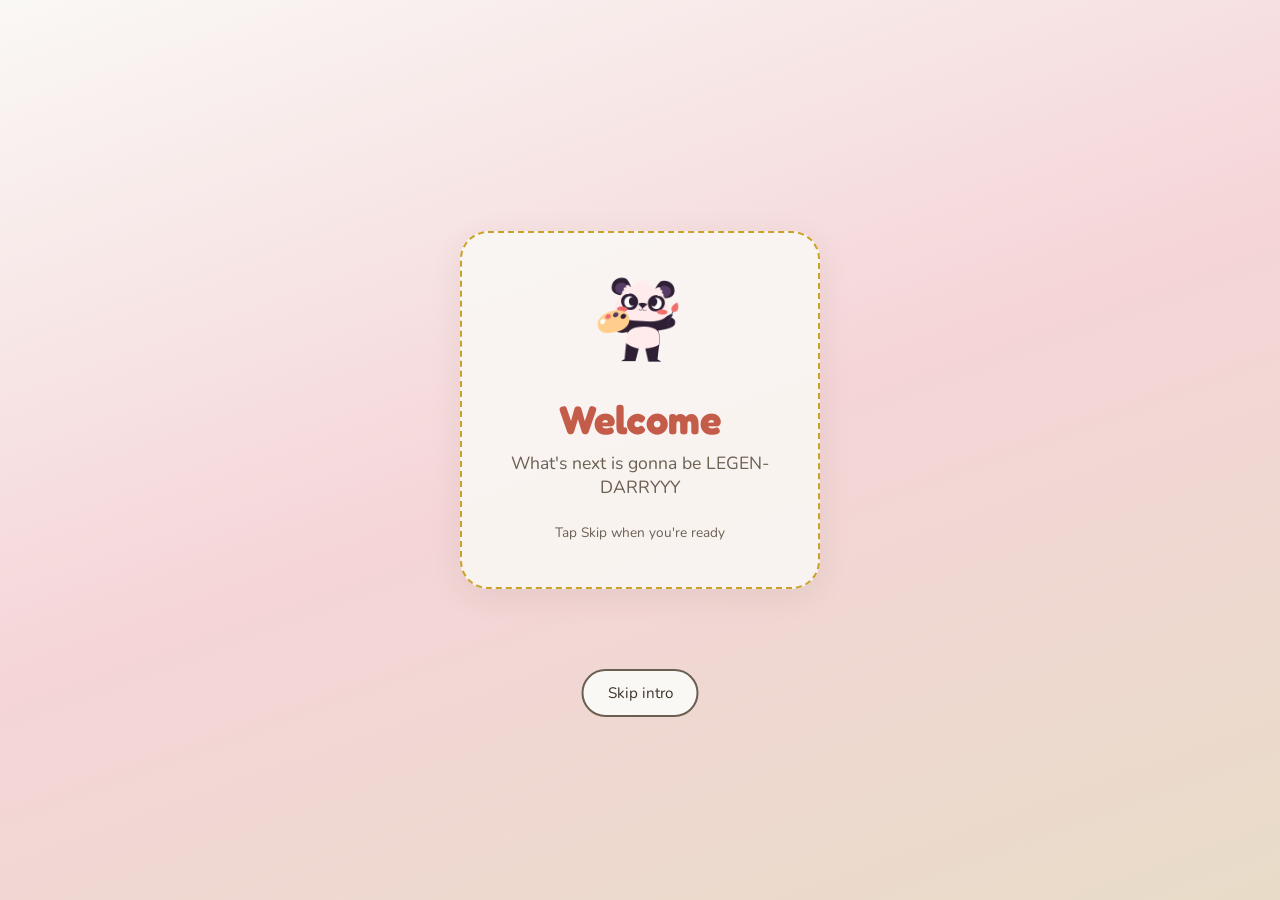
==== index.html @ 9c531b40 "Initial commit: Panda and Ramen cozy corner site with puzzle, music, and video lounges. Co-authored-" ====
<!DOCTYPE html>
<html lang="en">
  <head>
    <meta charset="UTF-8" />
    <meta name="viewport" content="width=device-width, initial-scale=1, viewport-fit=cover" />
    <meta name="theme-color" content="#faf8f5" />
    <title>Panda &amp; Ramen</title>
    <link rel="preconnect" href="https://fonts.googleapis.com" />
    <link rel="preconnect" href="https://fonts.gstatic.com" crossorigin />
    <link
      href="https://fonts.googleapis.com/css2?family=Fredoka:wght@400;600&family=Nunito:wght@400;600;700&display=swap"
      rel="stylesheet"
    />
    <link rel="stylesheet" href="css/theme.css" />
    <link rel="stylesheet" href="css/intro.css" />
    <link rel="stylesheet" href="css/home.css" />
    <link rel="stylesheet" href="css/mobile.css" />
  </head>
  <body>
    <canvas id="snowfall-canvas" aria-hidden="true"></canvas>

    <div id="intro-overlay" class="intro-overlay" role="dialog" aria-modal="true" aria-label="Introduction">
      <div class="intro-inner">
        <div id="intro-video-wrap" class="intro-video-wrap" hidden>
          <video id="intro-video" playsinline preload="auto"></video>
        </div>
        <div id="intro-fallback" class="intro-fallback" hidden>
          <img id="intro-fallback-art" class="intro-fallback__art" src="" alt="" />
          <h2 id="intro-fallback-title" class="intro-fallback__title">Welcome</h2>
          <p id="intro-fallback-sub" class="intro-fallback__sub"></p>
          <p class="intro-enter-hint">Tap Skip when you're ready</p>
        </div>
        <button type="button" id="intro-skip" class="intro-skip">Skip intro</button>
      </div>
    </div>

    <div id="main-app" class="app-shell main-app is-locked">
      <header class="site-header reveal">
        <img id="header-mascot" class="site-header__mascot" src="" alt="" />
        <div class="site-header__text">
          <h1 id="site-title">Panda &amp; Ramen</h1>
          <p id="site-tagline"></p>
        </div>
      </header>

      <section class="hero-banner">
        <div class="hero-banner__copy reveal">
          <h2 id="hero-title"></h2>
          <p id="hero-subtitle"></p>
        </div>
        <img id="hero-ramen" class="hero-banner__bowl reveal" src="" alt="" />
      </section>

      <section class="nav-section" aria-labelledby="explore-label">
        <p id="explore-label" class="nav-section__label reveal">Explore</p>
        <ul id="nav-cards" class="nav-cards reveal-stagger"></ul>
      </section>

      <footer class="site-footer reveal">
        <p id="footer-note"></p>
      </footer>
    </div>

    <script src="js/config.js"></script>
    <script src="js/media-path.js"></script>
    <script src="js/theme.js"></script>
    <script src="js/scroll-reveal.js"></script>
    <script src="js/home.js"></script>
    <script src="js/intro.js"></script>
    <script src="js/snowfall.js"></script>
  </body>
</html>
---- css/theme.css ----
:root {
  --color-off-white: #faf8f5;
  --color-beige: #e8dcc8;
  --color-baby-pink: #f5d5d8;
  --color-mustard: #c9a227;
  --color-red: #c45c4a;
  --color-text: #3d3429;
  --color-text-muted: #6b5f52;
  --font-display: "Fredoka", system-ui, sans-serif;
  --font-body: "Nunito", system-ui, sans-serif;
  --radius-lg: 1.25rem;
  --radius-xl: 1.75rem;
  --shadow-soft: 0 8px 32px rgba(61, 52, 41, 0.08);
  --shadow-card: 0 12px 40px rgba(196, 92, 74, 0.12);
  --reveal-duration: 700ms;
}

*,
*::before,
*::after {
  box-sizing: border-box;
}

html {
  scroll-behavior: smooth;
}

@media (prefers-reduced-motion: reduce) {
  html {
    scroll-behavior: auto;
  }
  *,
  *::before,
  *::after {
    animation-duration: 0.01ms !important;
    animation-iteration-count: 1 !important;
    transition-duration: 0.01ms !important;
  }
}

body {
  margin: 0;
  min-height: 100vh;
  font-family: var(--font-body);
  color: var(--color-text);
  background: linear-gradient(
    165deg,
    var(--color-off-white) 0%,
    var(--color-beige) 45%,
    var(--color-baby-pink) 100%
  );
  overflow-x: hidden;
}

#snowfall-canvas {
  position: fixed;
  inset: 0;
  width: 100%;
  height: 100%;
  pointer-events: none;
  z-index: 0;
}

.app-shell {
  position: relative;
  z-index: 1;
}

img {
  max-width: 100%;
  height: auto;
  display: block;
}

a {
  color: inherit;
  text-decoration: none;
}

.reveal {
  opacity: 0;
  transform: translateY(28px);
  transition:
    opacity var(--reveal-duration) cubic-bezier(0.22, 1, 0.36, 1),
    transform var(--reveal-duration) cubic-bezier(0.22, 1, 0.36, 1);
}

.reveal.is-visible {
  opacity: 1;
  transform: translateY(0);
}

.reveal.is-hidden {
  opacity: 0;
  transform: translateY(-16px);
}

.reveal-stagger > * {
  transition-delay: calc(var(--stagger-index, 0) * var(--stagger-ms, 80ms));
}
---- css/intro.css ----
.intro-overlay {
  position: fixed;
  inset: 0;
  z-index: 100;
  display: flex;
  align-items: center;
  justify-content: center;
  background: linear-gradient(
    160deg,
    var(--color-off-white),
    var(--color-baby-pink) 50%,
    var(--color-beige)
  );
  transition: opacity var(--intro-fade-ms, 900ms) ease, visibility var(--intro-fade-ms, 900ms);
}

.intro-overlay.is-leaving {
  opacity: 0;
  visibility: hidden;
  pointer-events: none;
}

.intro-overlay.is-hidden {
  display: none;
}

.intro-inner {
  position: relative;
  width: min(92vw, 720px);
  text-align: center;
}

.intro-video-wrap {
  position: relative;
  border-radius: var(--radius-xl);
  overflow: hidden;
  box-shadow: var(--shadow-card);
  background: var(--color-text);
  aspect-ratio: 16 / 9;
}

.intro-video-wrap video {
  width: 100%;
  height: 100%;
  object-fit: cover;
  display: block;
}

.intro-fallback {
  padding: 3rem 2rem;
  border-radius: var(--radius-xl);
  background: rgba(250, 248, 245, 0.85);
  border: 2px dashed var(--color-mustard);
  box-shadow: var(--shadow-soft);
}

.intro-fallback__art {
  width: 140px;
  margin: 0 auto 1.25rem;
  animation: intro-bob 2.2s ease-in-out infinite;
}

.intro-fallback__title {
  font-family: var(--font-display);
  font-size: clamp(1.75rem, 5vw, 2.5rem);
  margin: 0 0 0.5rem;
  color: var(--color-red);
}

.intro-fallback__sub {
  margin: 0 0 1.5rem;
  color: var(--color-text-muted);
  font-size: 1.1rem;
}

@keyframes intro-bob {
  0%,
  100% {
    transform: translateY(0);
  }
  50% {
    transform: translateY(-8px);
  }
}

.intro-skip {
  position: absolute;
  bottom: -3rem;
  left: 50%;
  transform: translateX(-50%);
  font-family: var(--font-body);
  font-size: 0.95rem;
  padding: 0.6rem 1.25rem;
  border-radius: 999px;
  border: 2px solid var(--color-text-muted);
  background: var(--color-off-white);
  color: var(--color-text);
  cursor: pointer;
  transition: background 0.2s, border-color 0.2s, transform 0.2s;
}

.intro-skip:hover {
  background: var(--color-baby-pink);
  border-color: var(--color-red);
  transform: translateX(-50%) scale(1.03);
}

.intro-enter-hint {
  margin-top: 1rem;
  font-size: 0.85rem;
  color: var(--color-text-muted);
  opacity: 0;
  animation: intro-hint-in 0.6s ease forwards;
  animation-delay: 1.2s;
}

@keyframes intro-hint-in {
  to {
    opacity: 1;
  }
}

.main-app {
  opacity: 0;
  transition: opacity 0.6s ease;
}

.main-app.is-ready {
  opacity: 1;
}

.main-app.is-locked {
  visibility: hidden;
  height: 0;
  overflow: hidden;
}
---- css/home.css ----
.site-header {
  padding: 2.5rem 1.5rem 1rem;
  max-width: 1100px;
  margin: 0 auto;
  display: flex;
  align-items: center;
  gap: 1.25rem;
  flex-wrap: wrap;
}

.site-header__mascot {
  width: 72px;
  filter: drop-shadow(0 4px 8px rgba(61, 52, 41, 0.15));
}

.site-header__text h1 {
  font-family: var(--font-display);
  font-size: clamp(1.75rem, 4vw, 2.35rem);
  margin: 0;
  color: var(--color-red);
  letter-spacing: 0.02em;
}

.site-header__text p {
  margin: 0.35rem 0 0;
  color: var(--color-text-muted);
  font-size: 1.05rem;
}

.hero-banner {
  max-width: 1100px;
  margin: 0 auto;
  padding: 1rem 1.5rem 2rem;
  display: grid;
  grid-template-columns: 1fr;
  gap: 1.5rem;
  align-items: center;
  text-align: center;
}

.hero-banner__bowl {
  justify-self: center;
}

@media (max-width: 700px) {
  .hero-banner {
    grid-template-columns: 1fr;
    text-align: center;
  }
  .hero-banner__bowl {
    justify-self: center;
  }
}

.hero-banner__bowl {
  width: min(180px, 40vw);
  animation: bowl-wiggle 4s ease-in-out infinite;
}

@keyframes bowl-wiggle {
  0%,
  100% {
    transform: rotate(-2deg);
  }
  50% {
    transform: rotate(3deg);
  }
}

.hero-banner__copy h2 {
  font-family: var(--font-display);
  font-size: clamp(1.5rem, 3.5vw, 2rem);
  margin: 0 0 0.75rem;
  color: var(--color-text);
}

.hero-banner__copy p {
  margin: 0;
  line-height: 1.6;
  max-width: 36ch;
  color: var(--color-text-muted);
}

.nav-section {
  max-width: 1100px;
  margin: 0 auto;
  padding: 2rem 1.5rem 4rem;
}

.nav-section__label {
  font-family: var(--font-display);
  font-size: 1.15rem;
  color: var(--color-mustard);
  margin: 0 0 1.25rem;
  text-transform: uppercase;
  letter-spacing: 0.12em;
}

.nav-cards {
  display: grid;
  grid-template-columns: repeat(auto-fit, minmax(260px, 1fr));
  gap: 1.25rem;
  list-style: none;
  margin: 0;
  padding: 0;
}

.nav-card {
  position: relative;
  border-radius: var(--radius-lg);
  background: rgba(250, 248, 245, 0.92);
  border: 2px solid transparent;
  box-shadow: var(--shadow-soft);
  overflow: hidden;
  transition:
    transform 0.35s cubic-bezier(0.22, 1, 0.36, 1),
    box-shadow 0.35s ease,
    border-color 0.35s ease;
}

.nav-card:hover:not(.is-disabled) {
  transform: translateY(-6px);
  box-shadow: var(--shadow-card);
}

.nav-card--mustard:hover:not(.is-disabled) {
  border-color: var(--color-mustard);
}

.nav-card--pink:hover:not(.is-disabled) {
  border-color: var(--color-baby-pink);
}

.nav-card--red:hover:not(.is-disabled) {
  border-color: var(--color-red);
}

.nav-card.is-disabled {
  opacity: 0.75;
  cursor: not-allowed;
}

.nav-card__link {
  display: flex;
  flex-direction: column;
  height: 100%;
  padding: 1.25rem 1.25rem 1.5rem;
}

.nav-card__img-wrap {
  height: 100px;
  display: flex;
  align-items: center;
  justify-content: center;
  margin-bottom: 0.75rem;
}

.nav-card__img-wrap img {
  height: 88px;
  width: auto;
  object-fit: contain;
}

.nav-card__title {
  font-family: var(--font-display);
  font-size: 1.35rem;
  margin: 0 0 0.35rem;
}

.nav-card--mustard .nav-card__title {
  color: var(--color-mustard);
}

.nav-card--pink .nav-card__title {
  color: var(--color-red);
}

.nav-card--red .nav-card__title {
  color: var(--color-text-muted);
}

.nav-card__desc {
  margin: 0;
  font-size: 0.95rem;
  line-height: 1.5;
  color: var(--color-text-muted);
  flex: 1;
}

.nav-card__cta {
  margin-top: 1rem;
  font-size: 0.85rem;
  font-weight: 700;
  color: var(--color-red);
}

.scroll-section {
  max-width: 1100px;
  margin: 0 auto;
  padding: 3rem 1.5rem;
  border-top: 1px solid rgba(61, 52, 41, 0.08);
}

.scroll-section__inner {
  display: flex;
  gap: 2rem;
  align-items: center;
  flex-wrap: wrap;
}

.scroll-section__panda {
  width: 120px;
  flex-shrink: 0;
}

.scroll-section__text h3 {
  font-family: var(--font-display);
  margin: 0 0 0.5rem;
  color: var(--color-red);
}

.scroll-section__text p {
  margin: 0;
  line-height: 1.65;
  color: var(--color-text-muted);
  max-width: 52ch;
}

.site-footer {
  text-align: center;
  padding: 2rem 1.5rem 3rem;
  font-size: 0.9rem;
  color: var(--color-text-muted);
}

.badge-soon {
  display: inline-block;
  margin-top: 0.5rem;
  padding: 0.2rem 0.6rem;
  border-radius: 999px;
  background: var(--color-baby-pink);
  font-size: 0.75rem;
  font-weight: 700;
}
---- css/mobile.css ----
/**
 * Portrait-first layout (phones). Wider layouts unlock at 768px+.
 */

html {
  -webkit-text-size-adjust: 100%;
}

body {
  padding-left: env(safe-area-inset-left, 0);
  padding-right: env(safe-area-inset-right, 0);
}

.app-shell {
  max-width: 32rem;
  margin-left: auto;
  margin-right: auto;
  width: 100%;
}

/* —— Homepage —— */
.site-header {
  flex-direction: column;
  align-items: center;
  text-align: center;
  padding: max(1rem, env(safe-area-inset-top)) 1rem 0.75rem;
}

.site-header__mascot {
  width: 64px;
}

.hero-banner {
  grid-template-columns: 1fr;
  text-align: center;
  padding: 0.5rem 1rem 1rem;
  gap: 1rem;
}

.hero-banner__bowl {
  justify-self: center;
  width: min(140px, 36vw);
}

.hero-banner__copy p {
  max-width: none;
  margin-left: auto;
  margin-right: auto;
  font-size: 1rem;
}

.nav-section {
  padding: 1rem 0.75rem 2rem;
}

.nav-section__label {
  text-align: center;
  font-size: 1rem;
  letter-spacing: 0.08em;
}

.nav-cards {
  grid-template-columns: 1fr;
  gap: 0.85rem;
}

.nav-card__link {
  padding: 1rem 1rem 1.15rem;
}

.nav-card__title {
  font-size: 1.2rem;
}

.nav-card__img-wrap {
  height: 84px;
}

.nav-card__img-wrap img {
  height: 72px;
}

.nav-card:hover:not(.is-disabled) {
  transform: none;
}

.nav-card:active:not(.is-disabled) {
  transform: scale(0.985);
}

.scroll-section {
  padding: 1.75rem 1rem;
}

.scroll-section__inner {
  flex-direction: column;
  align-items: center;
  text-align: center;
  gap: 0.75rem;
}

.scroll-section__panda {
  width: 96px;
}

.scroll-section__text p {
  max-width: none;
  font-size: 0.95rem;
}

.site-footer {
  padding: 1.25rem 1rem max(2rem, env(safe-area-inset-bottom));
  font-size: 0.85rem;
}

/* —— Intro —— */
.intro-inner {
  width: min(94vw, 100%);
  padding: 0 0.65rem max(5rem, calc(env(safe-area-inset-bottom) + 3rem));
}

.intro-video-wrap {
  aspect-ratio: 9 / 16;
  max-height: min(62vh, 520px);
  width: 100%;
  max-width: min(100%, 360px);
  margin: 0 auto;
}

.intro-video-wrap video {
  object-fit: contain;
}

.intro-fallback {
  padding: 2rem 1.15rem;
  max-width: min(100%, 360px);
  margin: 0 auto;
}

.intro-fallback__art {
  width: 110px;
}

.intro-skip {
  position: fixed;
  bottom: max(1rem, env(safe-area-inset-bottom));
  left: 50%;
  transform: translateX(-50%);
  z-index: 101;
  min-height: 48px;
  padding: 0.75rem 1.5rem;
  bottom: max(1.25rem, env(safe-area-inset-bottom));
}

.intro-skip:hover {
  transform: translateX(-50%) scale(1.03);
}

/* —— Video page —— */
.page-video {
  max-width: 100%;
  padding: max(0.75rem, env(safe-area-inset-top)) 0.75rem max(1.5rem, env(safe-area-inset-bottom));
}

.page-video__header {
  margin-bottom: 1.25rem;
}

.page-video__header img {
  width: 72px;
}

.page-video__back {
  min-height: 44px;
  padding: 0.25rem 0;
}

.video-player__bar {
  flex-direction: column;
  align-items: stretch;
  padding: 0.85rem 1rem;
}

.video-play-btn {
  width: 100%;
  min-height: 48px;
  justify-content: center;
}

.video-player__hint {
  text-align: center;
  font-size: 0.82rem;
}

.video-stage__play-icon {
  width: 72px;
  height: 72px;
  font-size: 1.75rem;
}

/* Video page: portrait sizing tweaks on small screens (shape stays 9:16) */
.video-frame--portrait {
  width: min(100%, calc(72vh * 9 / 16), 100%);
}

.video-frame--landscape {
  max-height: min(42vh, 360px);
}

/* Stub pages (puzzle / music) */
.stub {
  margin: 2rem auto !important;
  padding: 1.5rem 1.25rem !important;
  max-width: 100% !important;
}

@media (min-width: 768px) {
  .app-shell {
    max-width: 1100px;
  }

  .site-header {
    flex-direction: row;
    align-items: center;
    text-align: left;
    padding: 2.5rem 1.5rem 1rem;
  }

  .site-header__mascot {
    width: 72px;
  }

  .hero-banner {
    grid-template-columns: 1fr auto;
    text-align: left;
    padding: 1rem 1.5rem 2rem;
  }

  .hero-banner__bowl {
    width: min(180px, 40vw);
  }

  .nav-section {
    padding: 2rem 1.5rem 4rem;
  }

  .nav-cards {
    grid-template-columns: repeat(auto-fit, minmax(260px, 1fr));
    gap: 1.25rem;
  }

  .nav-section__label {
    text-align: left;
  }

  .nav-card:hover:not(.is-disabled) {
    transform: translateY(-6px);
  }

  .scroll-section {
    padding: 3rem 1.5rem;
  }

  .scroll-section__inner {
    flex-direction: row;
    text-align: left;
    gap: 2rem;
  }

  .scroll-section__panda {
    width: 120px;
  }

  .page-video {
    max-width: 920px;
    padding: 2rem 1.5rem 4rem;
  }

  .video-player__bar {
    flex-direction: row;
    align-items: center;
  }

  .video-play-btn {
    width: auto;
  }

  .video-player__hint {
    text-align: left;
  }

  .video-frame--portrait {
    width: min(100%, calc(75vh * 9 / 16), 24rem);
  }

  .intro-video-wrap--landscape {
    aspect-ratio: 16 / 9;
    max-height: none;
    max-width: min(92vw, 720px);
  }

  .intro-video-wrap--portrait {
    aspect-ratio: 9 / 16;
    max-height: min(72vh, 640px);
    max-width: min(400px, 92vw);
  }

  .intro-skip {
    position: absolute;
    bottom: -3rem;
  }
}

@media (hover: hover) and (min-width: 768px) {
  .nav-card:hover:not(.is-disabled) {
    transform: translateY(-6px);
  }
}
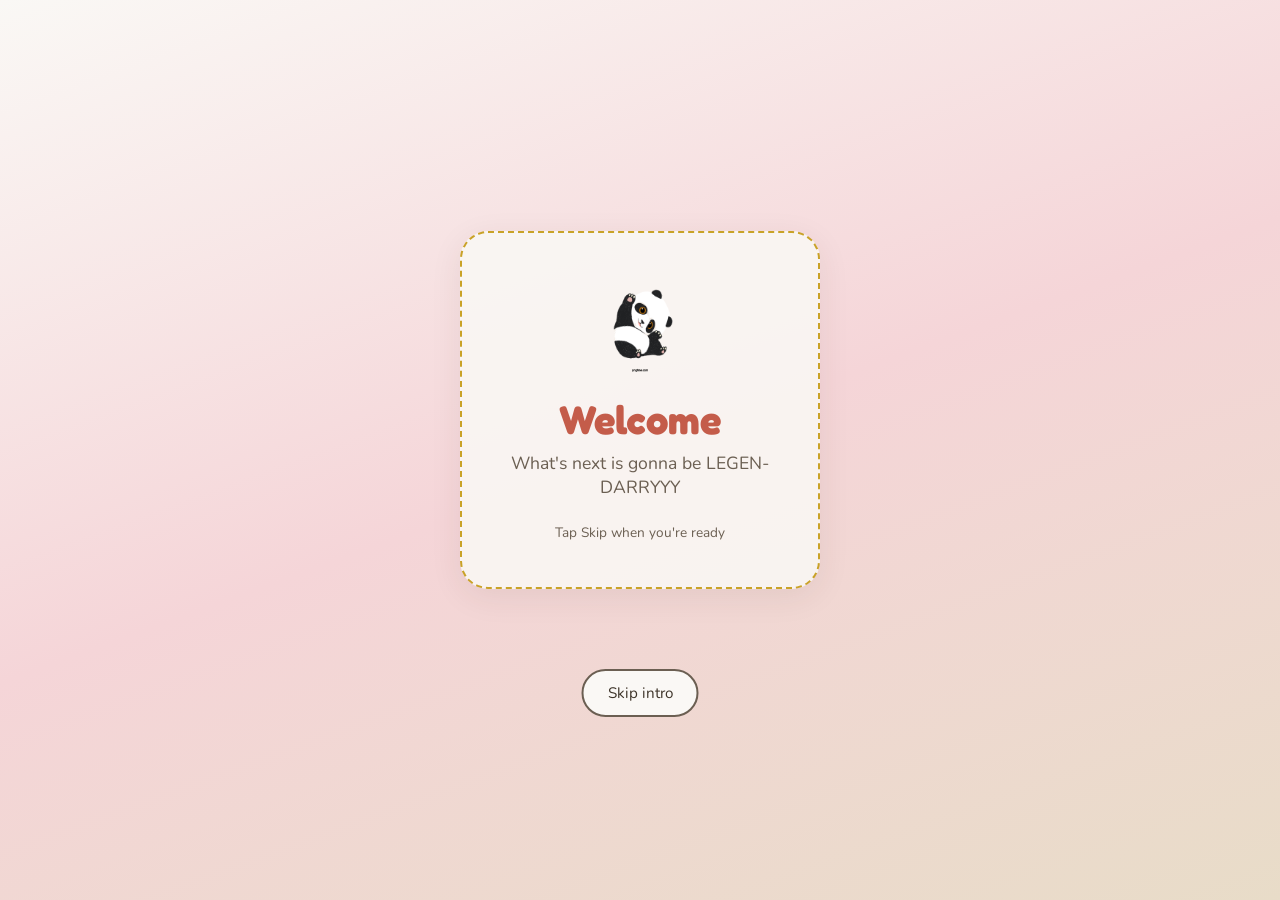
==== commit 368983f2: "Add The Message page, intro and snowfall polish, and image nav updates. Intro holds the welcome scre" ====
--- a/index.html
+++ b/index.html
@@ -4,7 +4,7 @@
     <meta charset="UTF-8" />
     <meta name="viewport" content="width=device-width, initial-scale=1, viewport-fit=cover" />
     <meta name="theme-color" content="#faf8f5" />
-    <title>Panda &amp; Ramen</title>
+    <title>The Cozy Corner</title>
     <link rel="preconnect" href="https://fonts.googleapis.com" />
     <link rel="preconnect" href="https://fonts.gstatic.com" crossorigin />
     <link
@@ -24,7 +24,7 @@
         <div id="intro-video-wrap" class="intro-video-wrap" hidden>
           <video id="intro-video" playsinline preload="auto"></video>
         </div>
-        <div id="intro-fallback" class="intro-fallback" hidden>
+        <div id="intro-fallback" class="intro-fallback">
           <img id="intro-fallback-art" class="intro-fallback__art" src="" alt="" />
           <h2 id="intro-fallback-title" class="intro-fallback__title">Welcome</h2>
           <p id="intro-fallback-sub" class="intro-fallback__sub"></p>
@@ -38,14 +38,13 @@
       <header class="site-header reveal">
         <img id="header-mascot" class="site-header__mascot" src="" alt="" />
         <div class="site-header__text">
-          <h1 id="site-title">Panda &amp; Ramen</h1>
+          <h1 id="site-title">The Cozy Corner</h1>
           <p id="site-tagline"></p>
         </div>
       </header>
 
       <section class="hero-banner">
         <div class="hero-banner__copy reveal">
-          <h2 id="hero-title"></h2>
           <p id="hero-subtitle"></p>
         </div>
         <img id="hero-ramen" class="hero-banner__bowl reveal" src="" alt="" />
--- a/css/theme.css
+++ b/css/theme.css
@@ -79,10 +79,16 @@
 
 .reveal {
   opacity: 0;
-  transform: translateY(28px);
+  transform: translateY(20px);
   transition:
-    opacity var(--reveal-duration) cubic-bezier(0.22, 1, 0.36, 1),
-    transform var(--reveal-duration) cubic-bezier(0.22, 1, 0.36, 1);
+    opacity var(--reveal-duration, 700ms) var(--reveal-ease, ease-in-out),
+    transform var(--reveal-duration, 700ms) var(--reveal-ease, ease-in-out);
+  will-change: opacity;
+}
+
+html.reveal-fade-only .reveal {
+  transform: none;
+  will-change: opacity;
 }
 
 .reveal.is-visible {
@@ -90,9 +96,25 @@
   transform: translateY(0);
 }
 
+html.reveal-fade-only .reveal.is-visible,
+html.reveal-fade-only .reveal.is-hidden {
+  transform: none;
+}
+
 .reveal.is-hidden {
   opacity: 0;
-  transform: translateY(-16px);
+  transform: translateY(-12px);
+}
+
+.reveal.reveal--progressive {
+  opacity: var(--reveal-opacity, 0);
+  transform: none;
+}
+
+.reveal.reveal--progressive.is-visible,
+.reveal.reveal--progressive.is-hidden {
+  opacity: var(--reveal-opacity, 0);
+  transform: none;
 }
 
 .reveal-stagger > * {
--- a/css/intro.css
+++ b/css/intro.css
@@ -88,6 +88,8 @@
   bottom: -3rem;
   left: 50%;
   transform: translateX(-50%);
+  z-index: 110;
+  pointer-events: auto;
   font-family: var(--font-body);
   font-size: 0.95rem;
   padding: 0.6rem 1.25rem;
--- a/css/mobile.css
+++ b/css/mobile.css
@@ -156,6 +156,20 @@
   transform: translateX(-50%) scale(1.03);
 }
 
+/* —— Message page —— */
+.page-message {
+  max-width: 100%;
+  padding: max(0.75rem, env(safe-area-inset-top)) 0.75rem max(1.5rem, env(safe-area-inset-bottom));
+}
+
+.page-message__header img {
+  width: 72px;
+}
+
+.message-box {
+  padding: 1.35rem 1.15rem;
+}
+
 /* —— Video page —— */
 .page-video {
   max-width: 100%;
